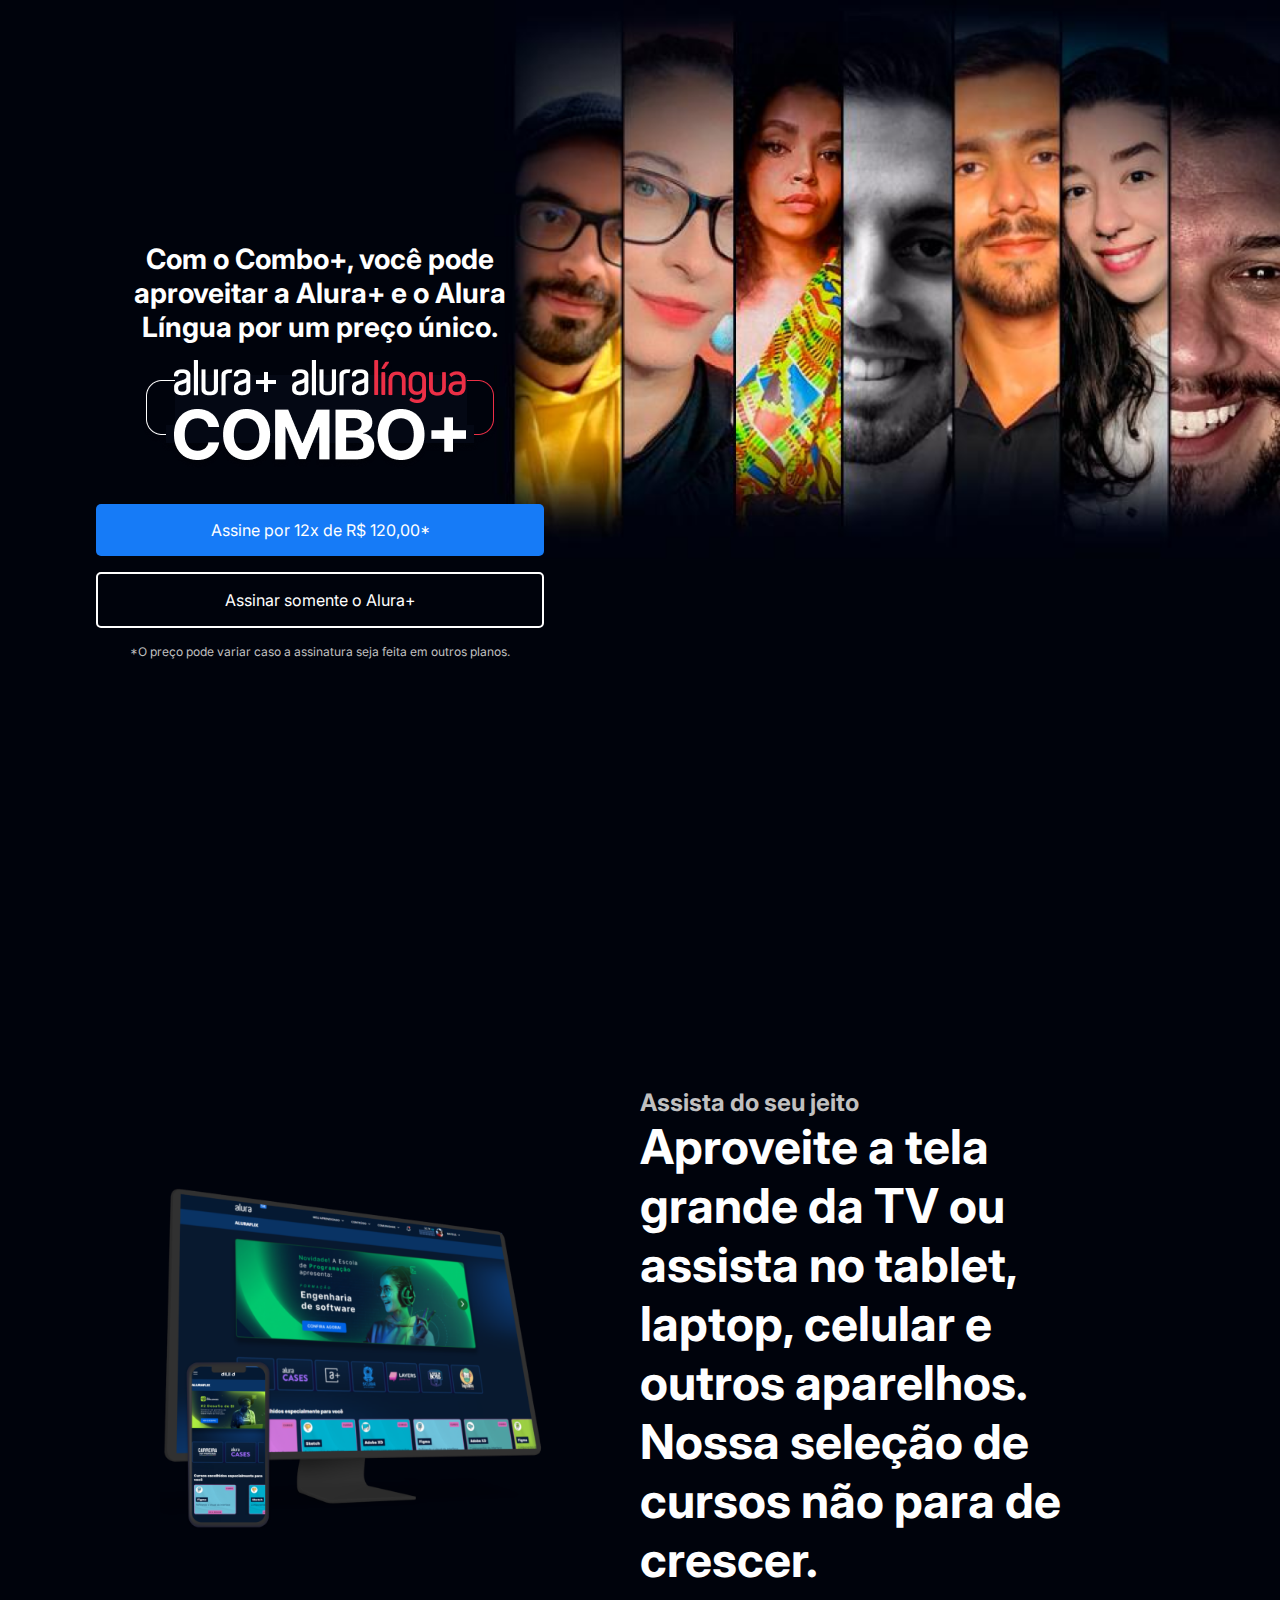
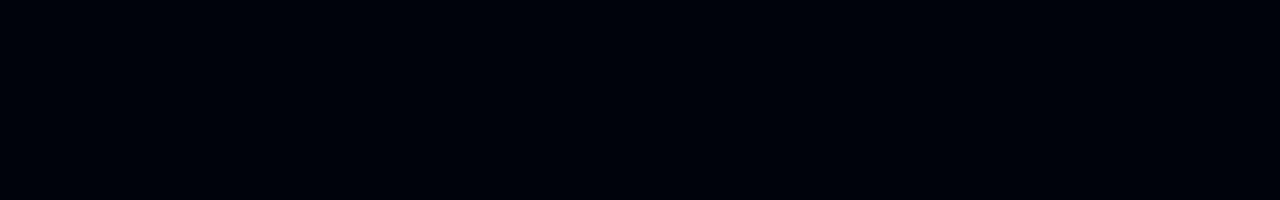
==== Projeto2certooo-main/index.html @ f744fe18 "Add files via upload" ====
<!DOCTYPE html>
<html>

<head>
    <title>Alura Plus</title>
    <meta charset="UTF-8">
    <meta name="viewport" content="width=device-width, initial-scale=1">
    <link rel="stylesheet" href="styles.css">
    <link rel="preconnect" href="https://fonts.googleapis.com">
    <link rel="preconnect" href="https://fonts.gstatic.com" crossorigin>
    <link href="https://fonts.googleapis.com/css2?family=Inter:wght@400;700&display=swap" rel="stylesheet">
</head>

<body>
    <section class="principal container">
        <div class="container__caixa">
            <h1 class="container__titulo">Com o Combo+, você pode aproveitar a Alura+ e o Alura Língua por um preço
                único.</h1>
            <img src="img/Combo.png" alt="O combo+ é a junção do alura+ e o alura língua" class="container__imagem">
            <a href="www.alura.com.br" class="container__botao">Assine por 12x de R$ 120,00*</a>
            <a href="www.alura.com.br" class="container__botao botao_secundario">Assinar somente o Alura+</a>
            <p class="container__aviso">*O preço pode variar caso a assinatura seja feita em outros planos.</p>
        </div>
    </section>
<section class="container secundario">
     <img src="Plataformas.png" alt="um monitor e um celular com o alura plus aberto" class="secundario__imagem">
     <div class="container__descricao">
     <h2 class="descricao__texto">Assista do seu jeito</h2>
     <p class="descricao__titulo">Aproveite a tela grande da TV ou assista no tablet, laptop, celular e outros aparelhos. Nossa seleção de cursos não para de crescer.</p>
</div>
     </section>
</body>

</html>
---- Projeto2certooo-main/styles.css ----
:root {
    --branco-principal: #FFFFFF;
    --cinza-secundario: #C0C0C0;
    --botao-azul: #167BF7;
    --cor-de-fundo: #00030C;
    --fonte-principal: 'Inter';
}

body {
    background-color: var(--cor-de-fundo);
    color: var(--branco-principal);
    font-family: var(--fonte-principal);
    font-size: 16px;
    font-weight: 400;
}

* {
    margin: 0;
    padding: 0;
}

.principal {
    background-image: url("img/Background.png");
    background-repeat: no-repeat;
    background-size: contain;
    align-items: center;
    text-align: center;
}

.container {
    height: 100vh;
    display: grid;
    grid-template-columns: 50% 50%;
}

.container__botao {
    background-color: var(--botao-azul);
    border-radius: 5px;
    padding: 1em;
    color: var(--branco-principal);
    display: block;
    text-decoration: none;
    margin-bottom: 1em;
}

.botao_secundario {
    background-color: transparent;
    border: 2px solid var(--branco-principal)
}

.container__aviso {
    font-size: 12px;
    color: var(--cinza-secundario);
}

.container__titulo {
    font-size: 28px;
    font-weight: 700;
}
.container__imagem{
    margin: 1em 0 2em 0;
}
.container__caixa{
    margin: 0 6em;
}
.secundario__imagem{
    width: 80%;
}
.secundario{
    align-items: center;
    margin: 0 10em;
}
.descricao__titulo{
    font-weight: 700;
    font-size: 48px;
    color: var(--branco-principal);
    margin-bottom: 0.5em;
}
.descricao__texto{
    color: var(--cinza-secundario);
}
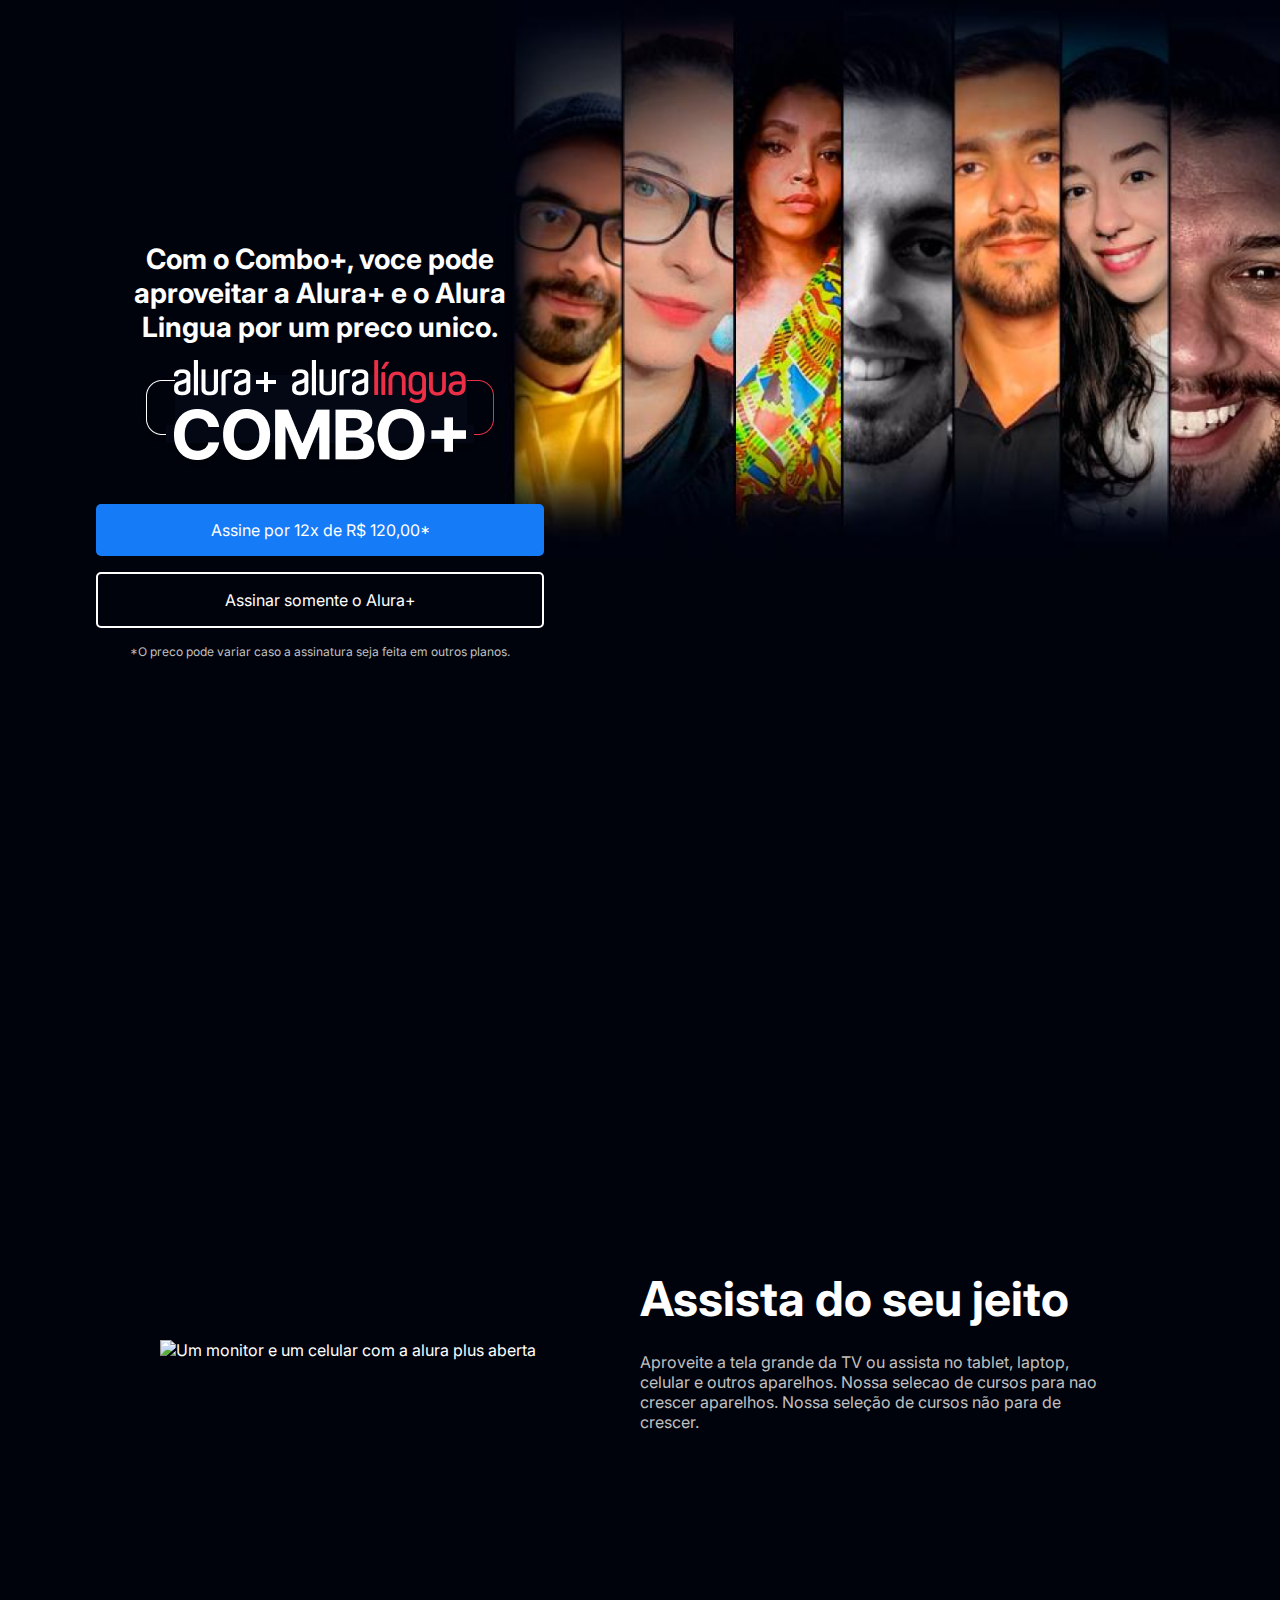
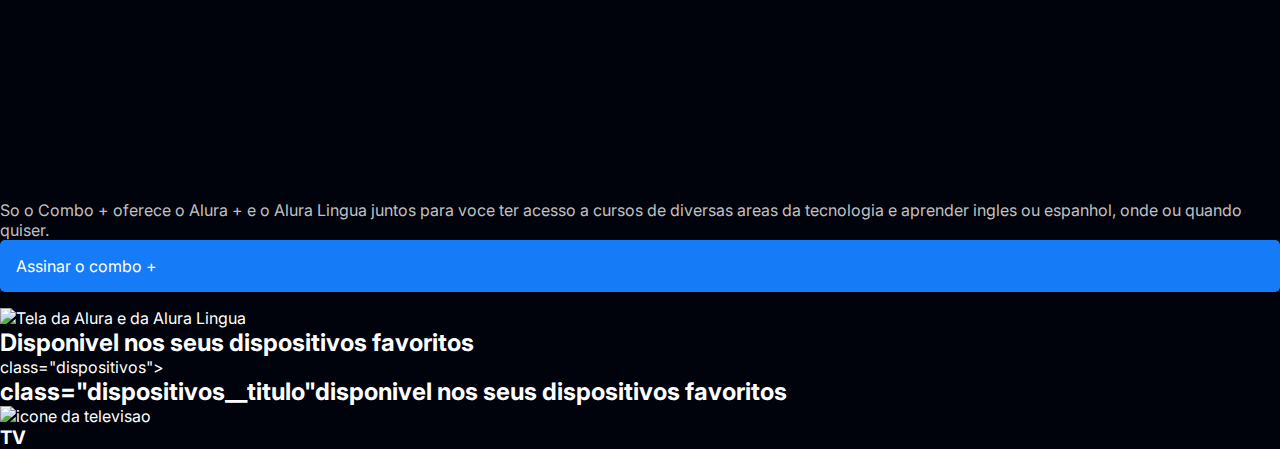
==== commit a248cac2: "Add files via upload" ====
--- a/Projeto2certooo-main/index.html
+++ b/Projeto2certooo-main/index.html
@@ -14,21 +14,41 @@
 <body>
     <section class="principal container">
         <div class="container__caixa">
-            <h1 class="container__titulo">Com o Combo+, você pode aproveitar a Alura+ e o Alura Língua por um preço
-                único.</h1>
-            <img src="img/Combo.png" alt="O combo+ é a junção do alura+ e o alura língua" class="container__imagem">
+            <h1 class="container__titulo">Com o Combo+, voce pode aproveitar a Alura+ e o Alura Lingua por um preco
+                unico.</h1>
+            <img src="img/Combo.png" alt="O combo+ e a juncao do alura+ e o alura lingua" class="container__imagem">
             <a href="www.alura.com.br" class="container__botao">Assine por 12x de R$ 120,00*</a>
             <a href="www.alura.com.br" class="container__botao botao_secundario">Assinar somente o Alura+</a>
-            <p class="container__aviso">*O preço pode variar caso a assinatura seja feita em outros planos.</p>
+            <p class="container__aviso">*O preco pode variar caso a assinatura seja feita em outros planos.</p>
         </div>
     </section>
-<section class="container secundario">
-     <img src="Plataformas.png" alt="um monitor e um celular com o alura plus aberto" class="secundario__imagem">
-     <div class="container__descricao">
-     <h2 class="descricao__texto">Assista do seu jeito</h2>
-     <p class="descricao__titulo">Aproveite a tela grande da TV ou assista no tablet, laptop, celular e outros aparelhos. Nossa seleção de cursos não para de crescer.</p>
-</div>
-     </section>
+
+    <section class="container secundario">
+        <img src="img/Plataforma.png" alt="Um monitor e um celular com a alura plus aberta" class="secundario__imagem">
+        <div class="container__descricao">
+            <h2 class="descricao__titulo">Assista do seu jeito</h2>
+            <p class="descricao__texto">Aproveite a tela grande da TV ou assista no tablet, laptop, celular e outros aparelhos. Nossa selecao de cursos para nao crescer aparelhos. Nossa seleção de cursos não para de crescer.</p>
+        </div>
+    </section>
+    <section class="container__secundario">
+        <div class="container__descricao">
+            <p class="descricao__texto">So o Combo + oferece o Alura + e o Alura Lingua juntos para voce ter acesso a cursos de diversas areas da tecnologia e aprender ingles ou espanhol, onde ou quando quiser.</p>
+            <a href="www.alura.com.br" class="container__botao secundario__botao">Assinar o combo +</a>
+        </div>
+        <img src="img/telas.png" alt="Tela da Alura e da Alura Lingua" class="secundario__imagem">
+    </section>
+<section class="dispositivos">
+<h2 class="dispositivos__titulo">Disponivel nos seus dispositivos favoritos</h2>
+</section>
+<section> class="dispositivos">
+    <h2> class="dispositivos__titulo"disponivel nos seus dispositivos favoritos</h2>
+    <ul class="dispositivos__lista">
+        <li>
+            <img src="img/tv.png" alt="icone da televisao">
+            <h3 class="lista__item">TV</h3>
+        </li>
+    </ul>
+</section>
 </body>
 
 </html>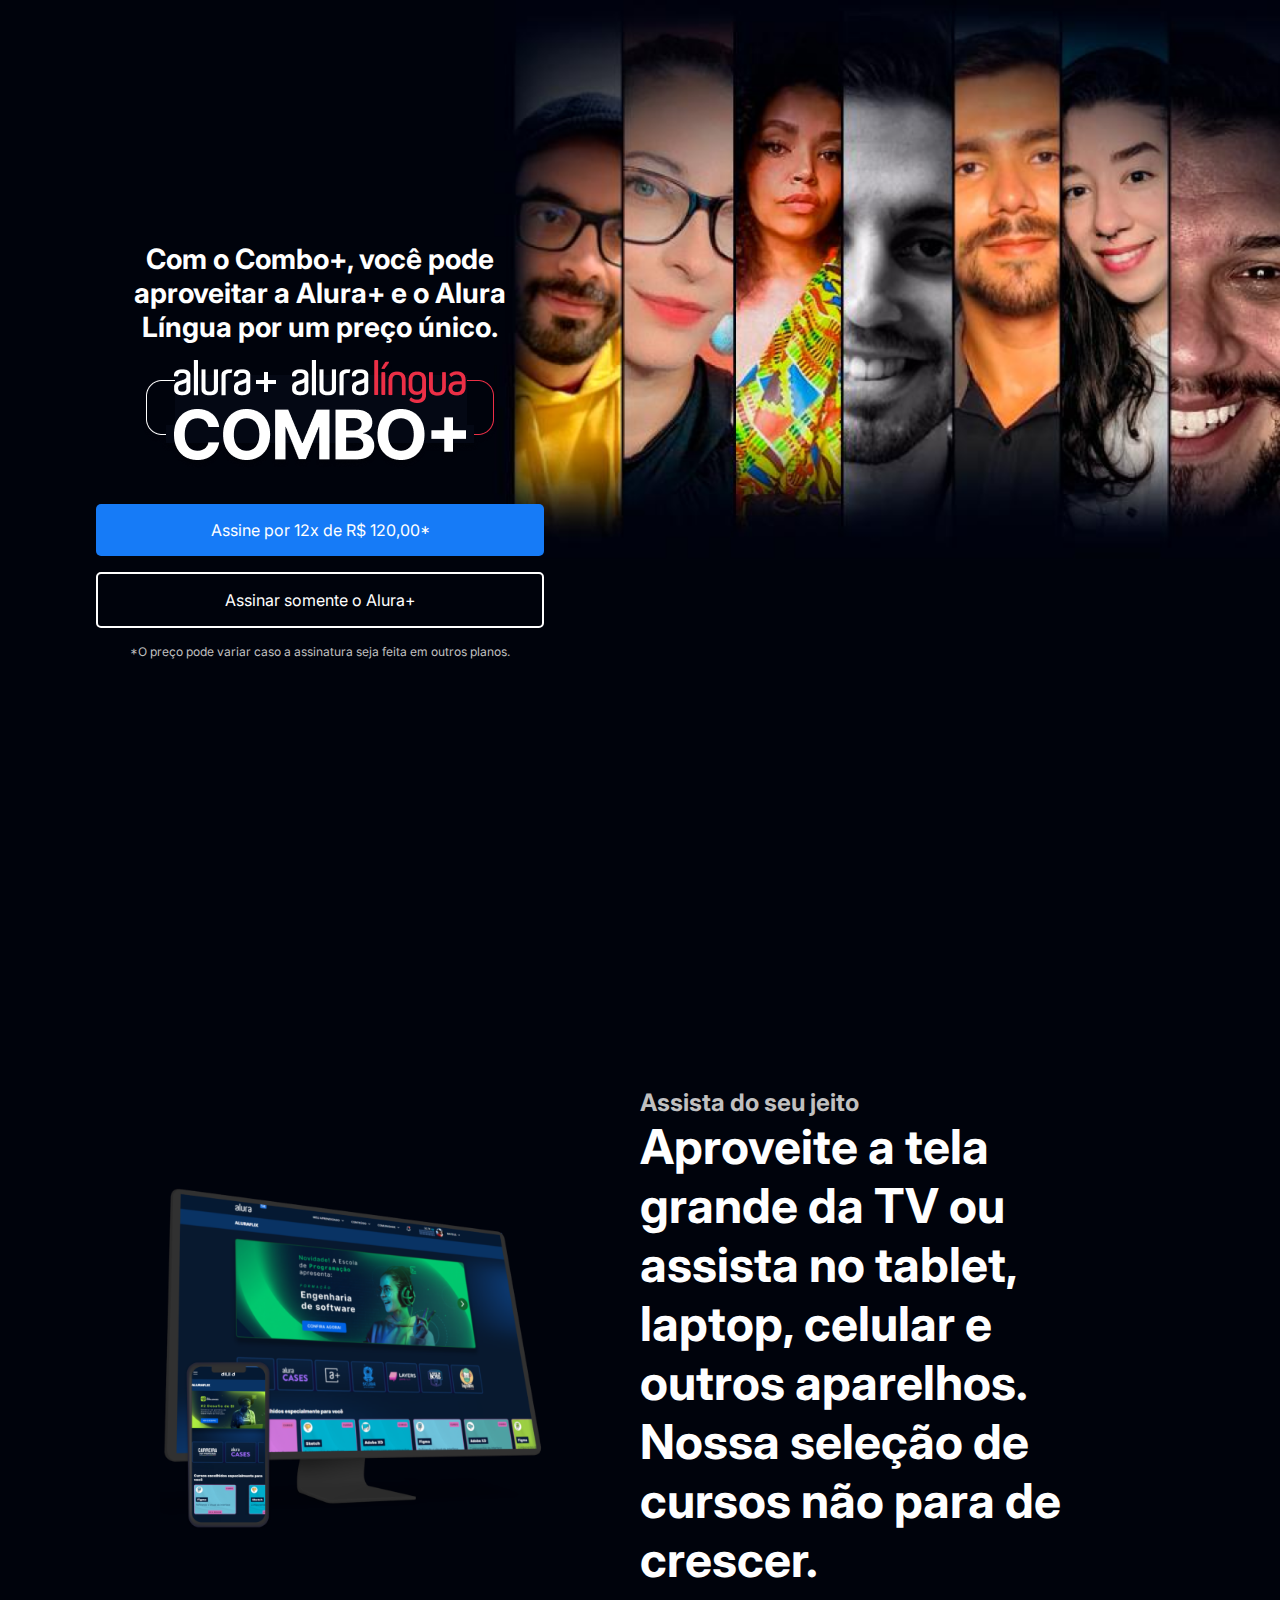
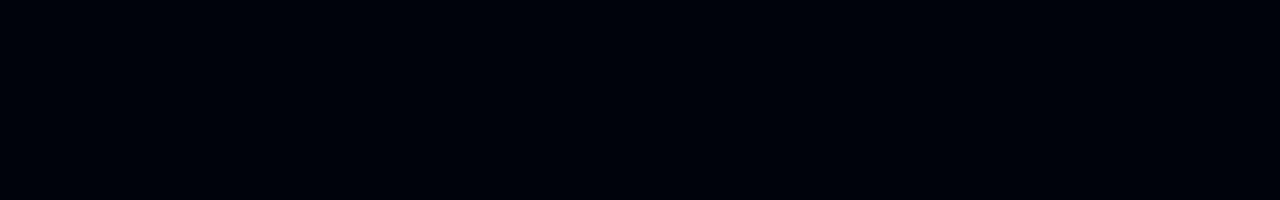
==== commit 3430d703: "Add files via upload" ====
--- a/Projeto2certooo-main/index.html
+++ b/Projeto2certooo-main/index.html
@@ -14,41 +14,21 @@
 <body>
     <section class="principal container">
         <div class="container__caixa">
-            <h1 class="container__titulo">Com o Combo+, voce pode aproveitar a Alura+ e o Alura Lingua por um preco
-                unico.</h1>
-            <img src="img/Combo.png" alt="O combo+ e a juncao do alura+ e o alura lingua" class="container__imagem">
+            <h1 class="container__titulo">Com o Combo+, você pode aproveitar a Alura+ e o Alura Língua por um preço
+                único.</h1>
+            <img src="img/Combo.png" alt="O combo+ é a junção do alura+ e o alura língua" class="container__imagem">
             <a href="www.alura.com.br" class="container__botao">Assine por 12x de R$ 120,00*</a>
             <a href="www.alura.com.br" class="container__botao botao_secundario">Assinar somente o Alura+</a>
-            <p class="container__aviso">*O preco pode variar caso a assinatura seja feita em outros planos.</p>
+            <p class="container__aviso">*O preço pode variar caso a assinatura seja feita em outros planos.</p>
         </div>
     </section>
-
-    <section class="container secundario">
-        <img src="img/Plataforma.png" alt="Um monitor e um celular com a alura plus aberta" class="secundario__imagem">
-        <div class="container__descricao">
-            <h2 class="descricao__titulo">Assista do seu jeito</h2>
-            <p class="descricao__texto">Aproveite a tela grande da TV ou assista no tablet, laptop, celular e outros aparelhos. Nossa selecao de cursos para nao crescer aparelhos. Nossa seleção de cursos não para de crescer.</p>
-        </div>
-    </section>
-    <section class="container__secundario">
-        <div class="container__descricao">
-            <p class="descricao__texto">So o Combo + oferece o Alura + e o Alura Lingua juntos para voce ter acesso a cursos de diversas areas da tecnologia e aprender ingles ou espanhol, onde ou quando quiser.</p>
-            <a href="www.alura.com.br" class="container__botao secundario__botao">Assinar o combo +</a>
-        </div>
-        <img src="img/telas.png" alt="Tela da Alura e da Alura Lingua" class="secundario__imagem">
-    </section>
-<section class="dispositivos">
-<h2 class="dispositivos__titulo">Disponivel nos seus dispositivos favoritos</h2>
-</section>
-<section> class="dispositivos">
-    <h2> class="dispositivos__titulo"disponivel nos seus dispositivos favoritos</h2>
-    <ul class="dispositivos__lista">
-        <li>
-            <img src="img/tv.png" alt="icone da televisao">
-            <h3 class="lista__item">TV</h3>
-        </li>
-    </ul>
-</section>
+<section class="container secundario">
+     <img src="Plataformas.png" alt="um monitor e um celular com o alura plus aberto" class="secundario__imagem">
+     <div class="container__descricao">
+     <h2 class="descricao__texto">Assista do seu jeito</h2>
+     <p class="descricao__titulo">Aproveite a tela grande da TV ou assista no tablet, laptop, celular e outros aparelhos. Nossa seleção de cursos não para de crescer.</p>
+</div>
+     </section>
 </body>
 
 </html>